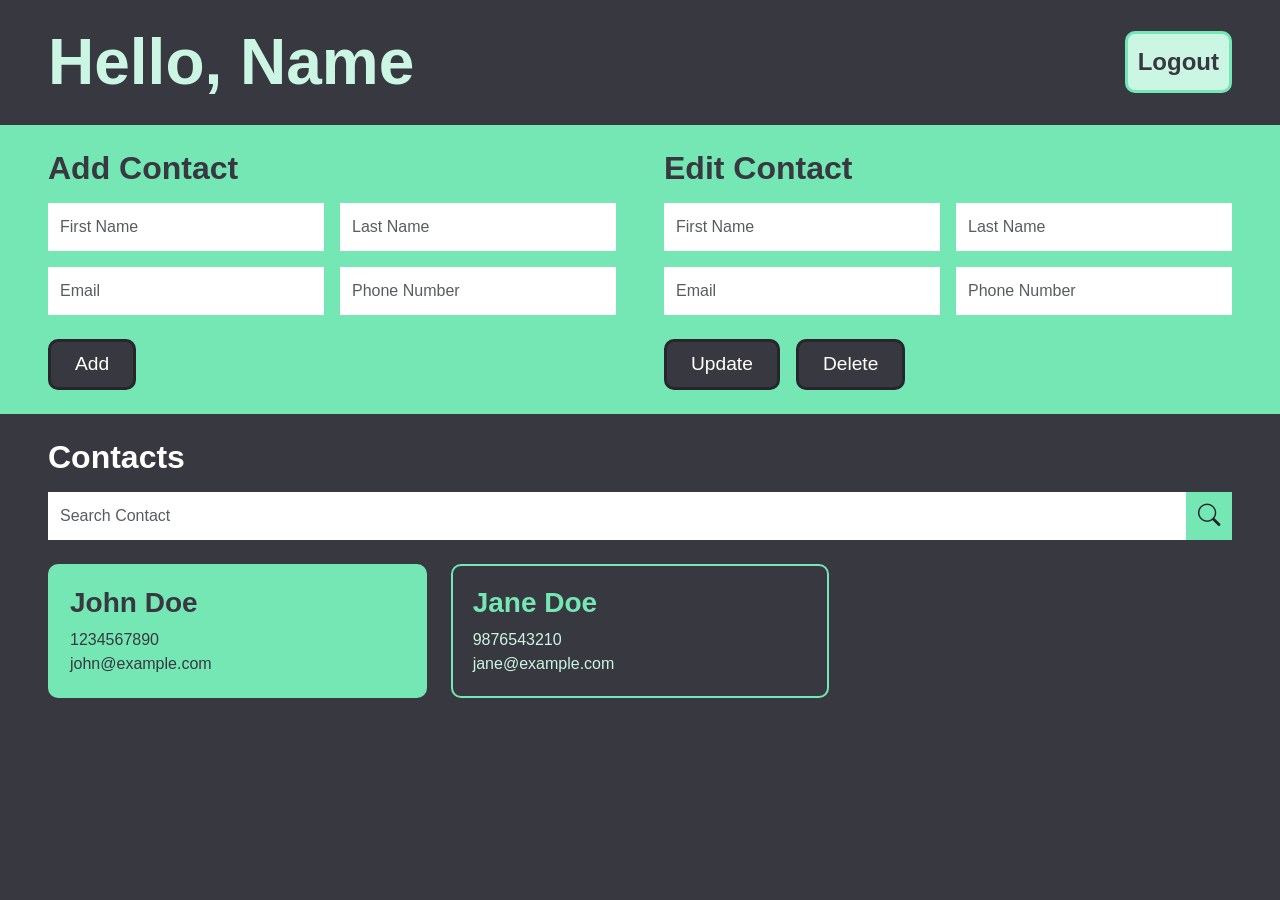
==== contacts.html @ f8d7e155 "Skeleton UI, no functionality" ====
<!DOCTYPE html>
<html lang="en">

<head>

    <!-- Character encoding -->
    <meta charset="UTF-8">

    <!-- Mobile responsiveness -->
    <meta name="viewport" content="width=device-width, initial-scale=1.0">

    <!-- Page title -->
    <title>Contacts</title>

    <!-- Bootstrap CSS -->
    <link href="https://cdn.jsdelivr.net/npm/bootstrap@5.3.7/dist/css/bootstrap.min.css" rel="stylesheet">

    <!-- Bootstrap Icons -->
    <link rel="stylesheet" href="https://cdn.jsdelivr.net/npm/bootstrap-icons@1.13.1/font/bootstrap-icons.min.css">

    <!-- Custom CSS -->
    <link rel="stylesheet" href="css/styles.css">

</head>

<body class="dark-bg">

    <!-- Main page container -->
    <div class="container-fluid p-0">

        <!-- Header section -->
        <div class="px-5 py-4">

            <!-- Top row -->
            <div class="d-flex justify-content-between align-items-center">

                <!-- Welcome title -->
                <h1 class="title-text m-0" id="welcomeText">
                    Hello, Name
                </h1>

                <!-- Logout button -->
                <button
                    class="btn custom-btn"
                    id="logoutButton">
                    Logout
                </button>

            </div>

        </div>

        <!-- Add/edit panel -->
        <div class="green-panel px-5 py-4 mb-4">

            <!-- Row container -->
            <div class="row g-5">

                <!-- Add contact column -->
                <div class="col-lg-6">

                    <!-- Add title -->
                    <h2 class="section-title mb-3">
                        Add Contact
                    </h2>

                    <!-- Form row -->
                    <div class="row g-3">

                        <!-- First name -->
                        <div class="col-md-6">
                            <input
                                type="text"
                                class="form-control custom-input"
                                id="addFirstName"
                                placeholder="First Name">
                        </div>

                        <!-- Last name -->
                        <div class="col-md-6">
                            <input
                                type="text"
                                class="form-control custom-input"
                                id="addLastName"
                                placeholder="Last Name">
                        </div>

                        <!-- Email -->
                        <div class="col-md-6">
                            <input
                                type="email"
                                class="form-control custom-input"
                                id="addEmail"
                                placeholder="Email">
                        </div>

                        <!-- Phone -->
                        <div class="col-md-6">
                            <input
                                type="text"
                                class="form-control custom-input"
                                id="addPhone"
                                placeholder="Phone Number">
                        </div>

                    </div>

                    <!-- Add button -->
                    <button
                        class="btn dark-btn mt-4"
                        id="addButton">
                        Add
                    </button>

                </div>

                <!-- Edit contact column -->
                <div class="col-lg-6">

                    <!-- Edit title -->
                    <h2 class="section-title mb-3">
                        Edit Contact
                    </h2>

                    <!-- Form row -->
                    <div class="row g-3">

                        <!-- First name -->
                        <div class="col-md-6">
                            <input
                                type="text"
                                class="form-control custom-input"
                                id="editFirstName"
                                placeholder="First Name">
                        </div>

                        <!-- Last name -->
                        <div class="col-md-6">
                            <input
                                type="text"
                                class="form-control custom-input"
                                id="editLastName"
                                placeholder="Last Name">
                        </div>

                        <!-- Email -->
                        <div class="col-md-6">
                            <input
                                type="email"
                                class="form-control custom-input"
                                id="editEmail"
                                placeholder="Email">
                        </div>

                        <!-- Phone -->
                        <div class="col-md-6">
                            <input
                                type="text"
                                class="form-control custom-input"
                                id="editPhone"
                                placeholder="Phone Number">
                        </div>

                    </div>

                    <!-- Button row -->
                    <div class="d-flex gap-3 mt-4">

                        <!-- Update button -->
                        <button
                            class="btn dark-btn"
                            id="updateButton">
                            Update
                        </button>

                        <!-- Delete button -->
                        <button
                            class="btn dark-btn"
                            id="deleteButton">
                            Delete
                        </button>

                    </div>

                </div>

            </div>

        </div>

        <!-- Contacts section -->
        <div class="px-5 pb-5">

            <!-- Contacts title -->
            <h2 class="section-title text-white mb-3">
                Contacts
            </h2>

            <!-- Search bar -->
            <div class="input-group mb-4">

                <!-- Search input -->
                <input
                    type="text"
                    class="form-control custom-input"
                    id="searchInput"
                    placeholder="Search Contact">

                <!-- Search button -->
                <button
                    class="btn search-btn"
                    id="searchButton">

                    <!-- Bootstrap search icon -->
                    <i class="bi bi-search"></i>

                </button>

            </div>

            <!-- Contacts grid -->
            <div class="row g-4" id="contactList">

                <!-- Contact card -->
                <div class="col-lg-4">

                    <!-- Selectable contact -->
                    <div
                        class="contact-card selected-contact"
                        onclick="selectContact(this,
                        'John',
                        'Doe',
                        'john@example.com',
                        '1234567890')">

                        <!-- Contact name -->
                        <h3 class="contact-name">
                            John Doe
                        </h3>

                        <!-- Contact phone -->
                        <p class="contact-info">
                            1234567890
                        </p>

                        <!-- Contact email -->
                        <p class="contact-info">
                            john@example.com
                        </p>

                    </div>

                </div>

                <!-- Contact card -->
                <div class="col-lg-4">

                    <!-- Selectable contact -->
                    <div
                        class="contact-card"
                        onclick="selectContact(this,
                        'Jane',
                        'Doe',
                        'jane@example.com',
                        '9876543210')">

                        <!-- Contact name -->
                        <h3 class="contact-name">
                            Jane Doe
                        </h3>

                        <!-- Contact phone -->
                        <p class="contact-info">
                            9876543210
                        </p>

                        <!-- Contact email -->
                        <p class="contact-info">
                            jane@example.com
                        </p>

                    </div>

                </div>

            </div>

        </div>

    </div>

    <!-- Main JavaScript -->
    <script src="js/app.js"></script>

    <!-- Bootstrap JS -->
    <script src="https://cdn.jsdelivr.net/npm/bootstrap@5.3.7/dist/js/bootstrap.bundle.min.js"></script>

</body>

</html>
---- css/styles.css ----
/* Page font */
body {
    font-family: Arial, Helvetica, sans-serif;
}

/* Main background */
.dark-bg {
    background-color: #383841;
    color: white;
}

/* Login content width */
.login-content {
    width: 100%;
    max-width: 600px;
}

/* Main title */
.title-text {
    color: #CBF6E3;
    font-size: 4rem;
    font-weight: bold;
}

/* Section titles */
.section-title {
    font-weight: bold;
}

/* Form labels */
.form-text {
    color: white;
    font-size: 1.5rem;
}

/* Custom inputs */
.custom-input {
    border-radius: 0;
    border: none;
    padding: 12px;
}

/* Main buttons */
.custom-btn {
    background-color: #CBF6E3;
    color: #383841;
    font-weight: bold;
    font-size: 1.5rem;
    border: 3px solid #74E7B5;
    border-radius: 10px;
    padding: 10px;
}

/* Main button hover */
.custom-btn:hover {
    background-color: #CBF6E3;
}

/* Dark buttons */
.dark-btn {
    background-color: #383841;
    color: white;
    border-radius: 10px;
    border: 3px solid #26262C;
    padding: 8px 24px;
    font-size: 1.2rem;
}

/* Dark button hover */
.dark-btn:hover {
    background-color: #383841;
}

/* Add/edit panel */
.green-panel {
    background-color: #74E7B5;
    color: #383841;
    width: 100%;
    border-radius: 0;
}

/* Search button */
.search-btn {
    background-color: #74E7B5;
    border: none;
    font-size: 1.4rem;
    border-radius: 0;
}

/* Contact card */
.contact-card {
    border: 2px solid #74E7B5;
    padding: 20px;
    background-color: #383841;
    cursor: pointer;
    transition: 0.2s;
    border-radius: 10px;
}

/* Contact hover */
.contact-card:hover {
    transform: scale(1.02);
}

/* Selected contact */
.selected-contact {
    background-color: #74E7B5;
}

/* Selected contact text */
.selected-contact .contact-name,
.selected-contact .contact-info {
    color: #383841;
}

/* Contact name */
.contact-name {
    color: #74E7B5;
    font-weight: bold;
}

/* Contact info */
.contact-info {
    margin: 0;
    color: #CBF6E3;
}

/* Error text */
.error-text {
    color: #ff8a8a;
}
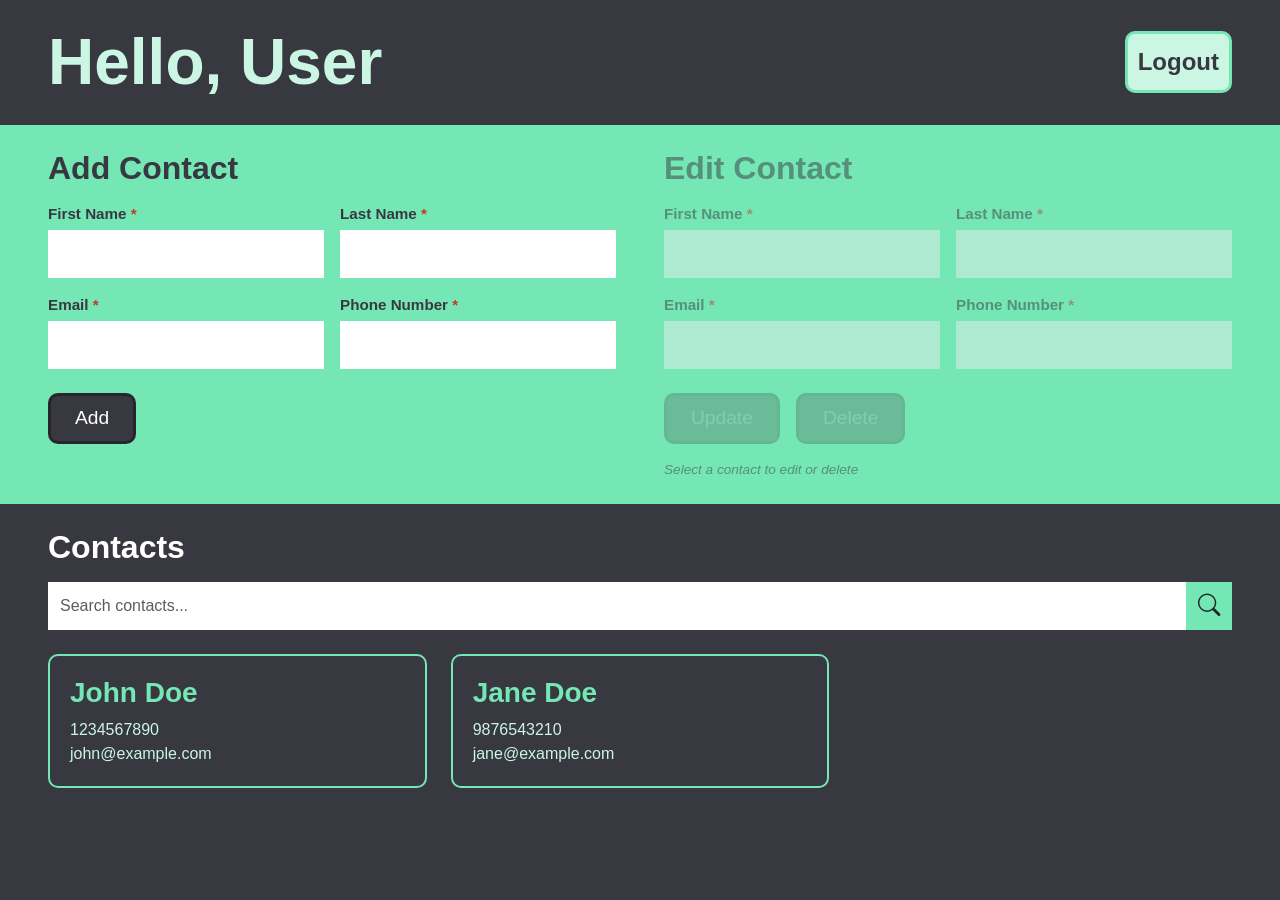
==== commit 31ee81c2: "Polished UI" ====
--- a/contacts.html
+++ b/contacts.html
@@ -34,9 +34,9 @@
             <!-- Top row -->
             <div class="d-flex justify-content-between align-items-center">
 
-                <!-- Welcome title -->
+                <!-- Welcome title (username filled in by app.js) -->
                 <h1 class="title-text m-0" id="welcomeText">
-                    Hello, Name
+                    Hello, ...
                 </h1>
 
                 <!-- Logout button -->
@@ -69,38 +69,38 @@
 
                         <!-- First name -->
                         <div class="col-md-6">
-                            <input
-                                type="text"
-                                class="form-control custom-input"
-                                id="addFirstName"
-                                placeholder="First Name">
+                            <label class="field-label">First Name <span class="required-star">*</span></label>
+                            <input
+                                type="text"
+                                class="form-control custom-input"
+                                id="addFirstName">
                         </div>
 
                         <!-- Last name -->
                         <div class="col-md-6">
-                            <input
-                                type="text"
-                                class="form-control custom-input"
-                                id="addLastName"
-                                placeholder="Last Name">
+                            <label class="field-label">Last Name <span class="required-star">*</span></label>
+                            <input
+                                type="text"
+                                class="form-control custom-input"
+                                id="addLastName">
                         </div>
 
                         <!-- Email -->
                         <div class="col-md-6">
+                            <label class="field-label">Email <span class="required-star">*</span></label>
                             <input
                                 type="email"
                                 class="form-control custom-input"
-                                id="addEmail"
-                                placeholder="Email">
+                                id="addEmail">
                         </div>
 
                         <!-- Phone -->
                         <div class="col-md-6">
-                            <input
-                                type="text"
-                                class="form-control custom-input"
-                                id="addPhone"
-                                placeholder="Phone Number">
+                            <label class="field-label">Phone Number <span class="required-star">*</span></label>
+                            <input
+                                type="text"
+                                class="form-control custom-input"
+                                id="addPhone">
                         </div>
 
                     </div>
@@ -112,10 +112,13 @@
                         Add
                     </button>
 
+                    <!-- Inline validation error for add form -->
+                    <p class="dark-error-text mt-2 mb-0" id="addError"></p>
+
                 </div>
 
-                <!-- Edit contact column -->
-                <div class="col-lg-6">
+                <!-- Edit contact column (disabled until a contact is selected) -->
+                <div class="col-lg-6" id="editSection">
 
                     <!-- Edit title -->
                     <h2 class="section-title mb-3">
@@ -127,38 +130,42 @@
 
                         <!-- First name -->
                         <div class="col-md-6">
+                            <label class="field-label">First Name <span class="required-star">*</span></label>
                             <input
                                 type="text"
                                 class="form-control custom-input"
                                 id="editFirstName"
-                                placeholder="First Name">
+                                disabled>
                         </div>
 
                         <!-- Last name -->
                         <div class="col-md-6">
+                            <label class="field-label">Last Name <span class="required-star">*</span></label>
                             <input
                                 type="text"
                                 class="form-control custom-input"
                                 id="editLastName"
-                                placeholder="Last Name">
+                                disabled>
                         </div>
 
                         <!-- Email -->
                         <div class="col-md-6">
+                            <label class="field-label">Email <span class="required-star">*</span></label>
                             <input
                                 type="email"
                                 class="form-control custom-input"
                                 id="editEmail"
-                                placeholder="Email">
+                                disabled>
                         </div>
 
                         <!-- Phone -->
                         <div class="col-md-6">
+                            <label class="field-label">Phone Number <span class="required-star">*</span></label>
                             <input
                                 type="text"
                                 class="form-control custom-input"
                                 id="editPhone"
-                                placeholder="Phone Number">
+                                disabled>
                         </div>
 
                     </div>
@@ -169,18 +176,28 @@
                         <!-- Update button -->
                         <button
                             class="btn dark-btn"
-                            id="updateButton">
+                            id="updateButton"
+                            disabled>
                             Update
                         </button>
 
                         <!-- Delete button -->
                         <button
                             class="btn dark-btn"
-                            id="deleteButton">
+                            id="deleteButton"
+                            disabled>
                             Delete
                         </button>
 
                     </div>
+
+                    <!-- Inline validation error for edit form -->
+                    <p class="dark-error-text mt-2 mb-0" id="editError"></p>
+
+                    <!-- No-selection hint -->
+                    <p class="edit-hint mt-3" id="editHint">
+                        Select a contact to edit or delete
+                    </p>
 
                 </div>
 
@@ -204,7 +221,7 @@
                     type="text"
                     class="form-control custom-input"
                     id="searchInput"
-                    placeholder="Search Contact">
+                    placeholder="Search contacts...">
 
                 <!-- Search button -->
                 <button
@@ -218,72 +235,8 @@
 
             </div>
 
-            <!-- Contacts grid -->
-            <div class="row g-4" id="contactList">
-
-                <!-- Contact card -->
-                <div class="col-lg-4">
-
-                    <!-- Selectable contact -->
-                    <div
-                        class="contact-card selected-contact"
-                        onclick="selectContact(this,
-                        'John',
-                        'Doe',
-                        'john@example.com',
-                        '1234567890')">
-
-                        <!-- Contact name -->
-                        <h3 class="contact-name">
-                            John Doe
-                        </h3>
-
-                        <!-- Contact phone -->
-                        <p class="contact-info">
-                            1234567890
-                        </p>
-
-                        <!-- Contact email -->
-                        <p class="contact-info">
-                            john@example.com
-                        </p>
-
-                    </div>
-
-                </div>
-
-                <!-- Contact card -->
-                <div class="col-lg-4">
-
-                    <!-- Selectable contact -->
-                    <div
-                        class="contact-card"
-                        onclick="selectContact(this,
-                        'Jane',
-                        'Doe',
-                        'jane@example.com',
-                        '9876543210')">
-
-                        <!-- Contact name -->
-                        <h3 class="contact-name">
-                            Jane Doe
-                        </h3>
-
-                        <!-- Contact phone -->
-                        <p class="contact-info">
-                            9876543210
-                        </p>
-
-                        <!-- Contact email -->
-                        <p class="contact-info">
-                            jane@example.com
-                        </p>
-
-                    </div>
-
-                </div>
-
-            </div>
+            <!-- Contacts grid (populated by app.js) -->
+            <div class="row g-4" id="contactList"></div>
 
         </div>
 
--- a/css/styles.css
+++ b/css/styles.css
@@ -33,6 +33,20 @@
     font-size: 1.5rem;
 }
 
+/* Field labels above inputs */
+.field-label {
+    display: block;
+    font-weight: bold;
+    margin-bottom: 4px;
+    color: #383841;
+    font-size: 0.95rem;
+}
+
+/* Required asterisk */
+.required-star {
+    color: #c0392b;
+}
+
 /* Custom inputs */
 .custom-input {
     border-radius: 0;
@@ -66,9 +80,18 @@
     font-size: 1.2rem;
 }
 
-/* Dark button hover */
-.dark-btn:hover {
+/* Dark button hover (only when enabled) */
+.dark-btn:not(:disabled):hover {
     background-color: #383841;
+}
+
+/* Disabled dark button */
+.dark-btn:disabled {
+    background-color: #555;
+    color: #999;
+    border-color: #444;
+    cursor: not-allowed;
+    opacity: 0.6;
 }
 
 /* Add/edit panel */
@@ -77,6 +100,20 @@
     color: #383841;
     width: 100%;
     border-radius: 0;
+}
+
+/* Greyed-out overlay for disabled edit section */
+#editSection.edit-disabled {
+    opacity: 0.5;
+    pointer-events: none;
+}
+
+/* Hint text shown when no contact is selected */
+.edit-hint {
+    font-size: 0.85rem;
+    color: #383841;
+    font-style: italic;
+    margin: 0;
 }
 
 /* Search button */
@@ -126,6 +163,9 @@
 }
 
 /* Error text */
+.dark-error-text {
+    color: #26262C;
+}
 .error-text {
-    color: #ff8a8a;
+    color: #CBF6E3;
 }
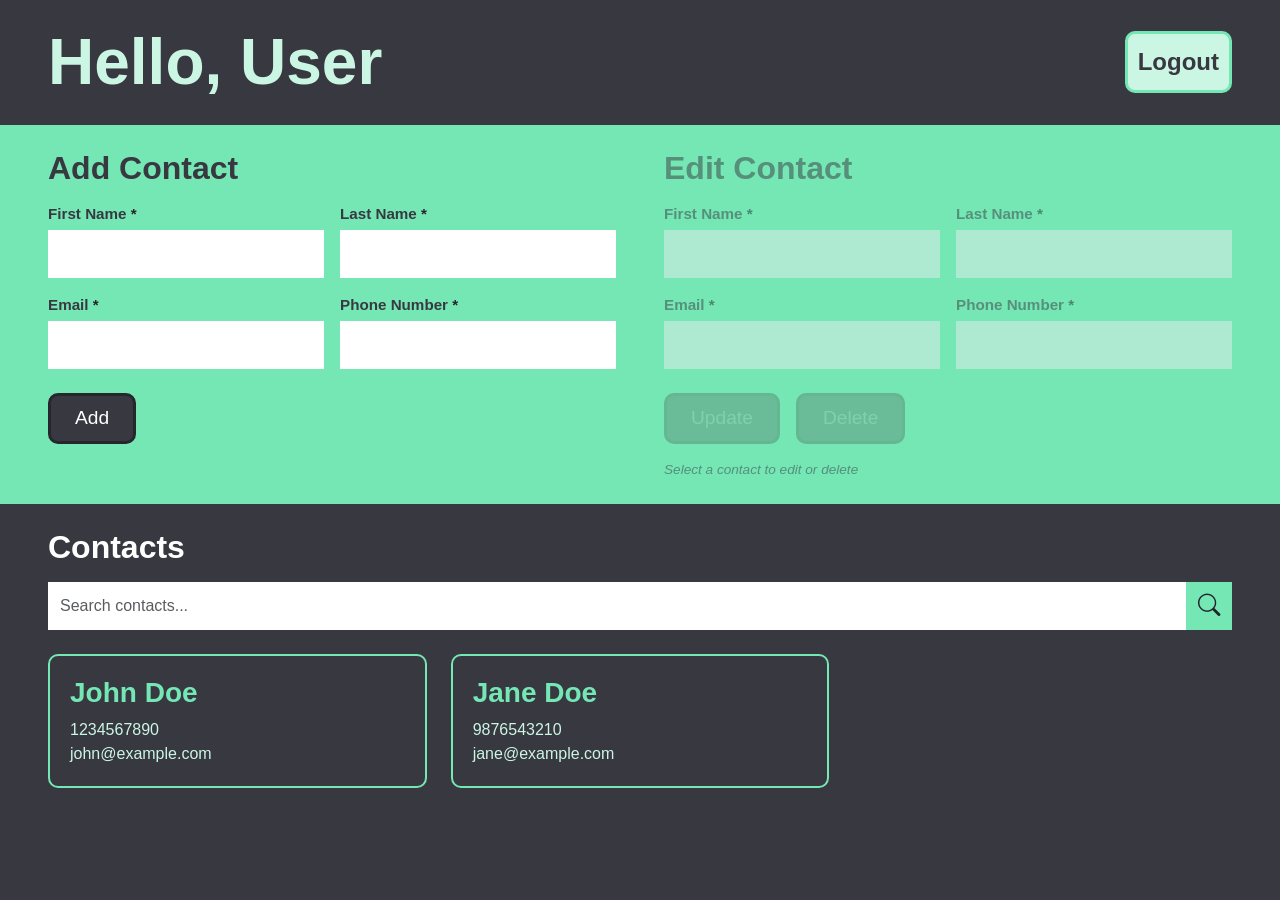
==== commit a62834fb: "Color blind accesibility" ====
--- a/contacts.html
+++ b/contacts.html
@@ -69,7 +69,7 @@
 
                         <!-- First name -->
                         <div class="col-md-6">
-                            <label class="field-label">First Name <span class="required-star">*</span></label>
+                            <label class="field-label">First Name <span class="dark-required-star">*</span></label>
                             <input
                                 type="text"
                                 class="form-control custom-input"
@@ -78,7 +78,7 @@
 
                         <!-- Last name -->
                         <div class="col-md-6">
-                            <label class="field-label">Last Name <span class="required-star">*</span></label>
+                            <label class="field-label">Last Name <span class="dark-required-star">*</span></label>
                             <input
                                 type="text"
                                 class="form-control custom-input"
@@ -87,7 +87,7 @@
 
                         <!-- Email -->
                         <div class="col-md-6">
-                            <label class="field-label">Email <span class="required-star">*</span></label>
+                            <label class="field-label">Email <span class="dark-required-star">*</span></label>
                             <input
                                 type="email"
                                 class="form-control custom-input"
@@ -96,7 +96,7 @@
 
                         <!-- Phone -->
                         <div class="col-md-6">
-                            <label class="field-label">Phone Number <span class="required-star">*</span></label>
+                            <label class="field-label">Phone Number <span class="dark-required-star">*</span></label>
                             <input
                                 type="text"
                                 class="form-control custom-input"
@@ -130,7 +130,7 @@
 
                         <!-- First name -->
                         <div class="col-md-6">
-                            <label class="field-label">First Name <span class="required-star">*</span></label>
+                            <label class="field-label">First Name <span class="dark-required-star">*</span></label>
                             <input
                                 type="text"
                                 class="form-control custom-input"
@@ -140,7 +140,7 @@
 
                         <!-- Last name -->
                         <div class="col-md-6">
-                            <label class="field-label">Last Name <span class="required-star">*</span></label>
+                            <label class="field-label">Last Name <span class="dark-required-star">*</span></label>
                             <input
                                 type="text"
                                 class="form-control custom-input"
@@ -150,7 +150,7 @@
 
                         <!-- Email -->
                         <div class="col-md-6">
-                            <label class="field-label">Email <span class="required-star">*</span></label>
+                            <label class="field-label">Email <span class="dark-required-star">*</span></label>
                             <input
                                 type="email"
                                 class="form-control custom-input"
@@ -160,7 +160,7 @@
 
                         <!-- Phone -->
                         <div class="col-md-6">
-                            <label class="field-label">Phone Number <span class="required-star">*</span></label>
+                            <label class="field-label">Phone Number <span class="dark-required-star">*</span></label>
                             <input
                                 type="text"
                                 class="form-control custom-input"
--- a/css/styles.css
+++ b/css/styles.css
@@ -43,8 +43,11 @@
 }
 
 /* Required asterisk */
+.dark-required-star {
+    color: #26262C;
+}
 .required-star {
-    color: #c0392b;
+    color: #CBF6E3;
 }
 
 /* Custom inputs */
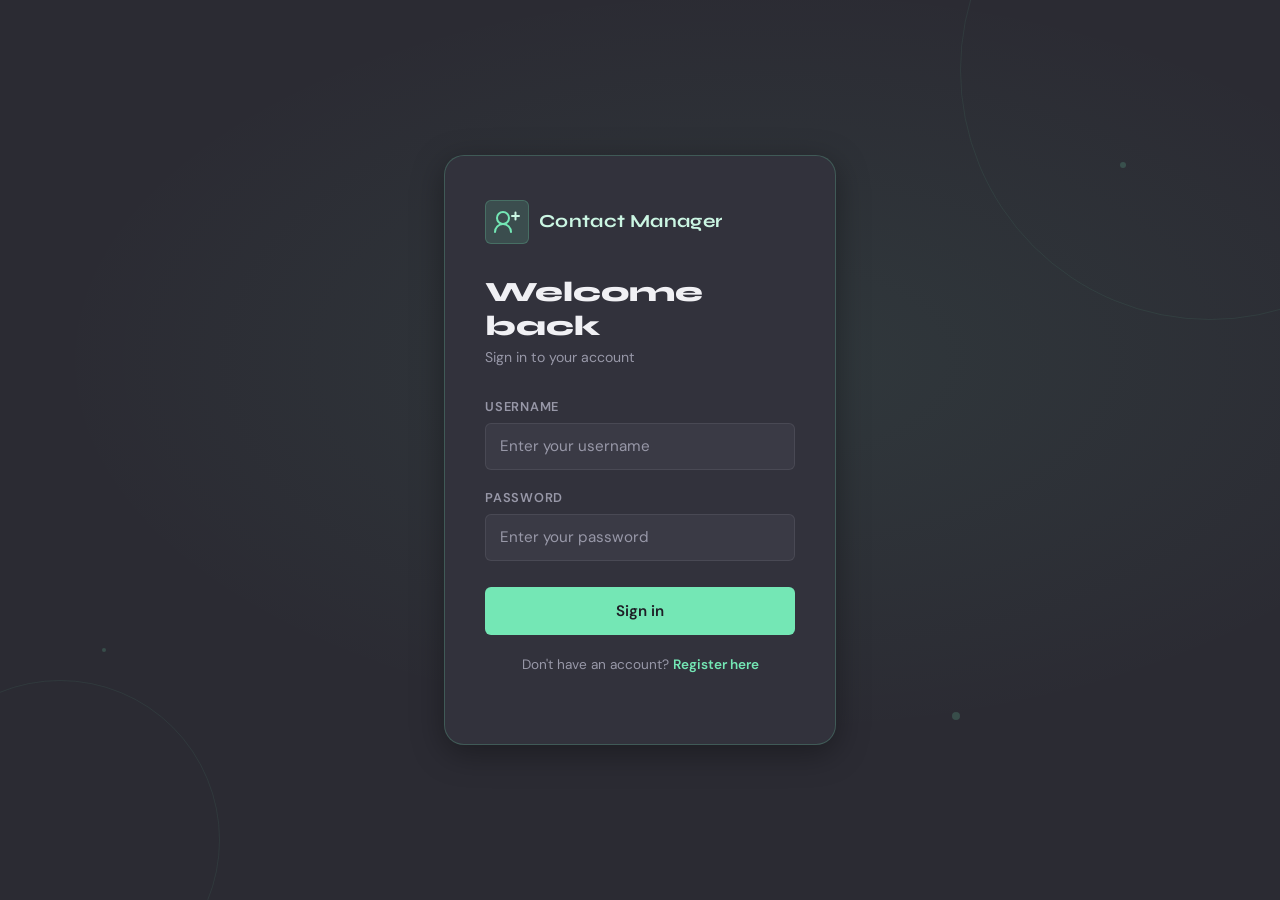
==== commit c7d2fbd8: "Updated UI + Register fix" ====
--- a/contacts.html
+++ b/contacts.html
@@ -2,252 +2,126 @@
 <html lang="en">
 
 <head>
-
-    <!-- Character encoding -->
     <meta charset="UTF-8">
-
-    <!-- Mobile responsiveness -->
     <meta name="viewport" content="width=device-width, initial-scale=1.0">
-
-    <!-- Page title -->
     <title>Contacts</title>
-
-    <!-- Bootstrap CSS -->
     <link href="https://cdn.jsdelivr.net/npm/bootstrap@5.3.7/dist/css/bootstrap.min.css" rel="stylesheet">
-
-    <!-- Bootstrap Icons -->
+    <link href="https://fonts.googleapis.com/css2?family=DM+Sans:wght@300;400;500;600&family=Syne:wght@700;800&display=swap" rel="stylesheet">
     <link rel="stylesheet" href="https://cdn.jsdelivr.net/npm/bootstrap-icons@1.13.1/font/bootstrap-icons.min.css">
-
-    <!-- Custom CSS -->
     <link rel="stylesheet" href="css/styles.css">
-
 </head>
 
 <body class="dark-bg">
 
-    <!-- Main page container -->
     <div class="container-fluid p-0">
 
-        <!-- Header section -->
-        <div class="px-5 py-4">
-
-            <!-- Top row -->
+        <header class="app-header px-5 py-4">
             <div class="d-flex justify-content-between align-items-center">
-
-                <!-- Welcome title (username filled in by app.js) -->
-                <h1 class="title-text m-0" id="welcomeText">
-                    Hello, ...
-                </h1>
-
-                <!-- Logout button -->
-                <button
-                    class="btn custom-btn"
-                    id="logoutButton">
+                <div class="d-flex align-items-center gap-3">
+                    <div class="brand-icon brand-icon-sm">
+                        <svg width="20" height="20" viewBox="0 0 28 28" fill="none">
+                            <circle cx="10" cy="10" r="6" stroke="#74E7B5" stroke-width="2"/>
+                            <path d="M2 24c0-4.418 3.582-8 8-8s8 3.582 8 8" stroke="#74E7B5" stroke-width="2" stroke-linecap="round"/>
+                            <path d="M19 8h7M22.5 4.5v7" stroke="#CBF6E3" stroke-width="2" stroke-linecap="round"/>
+                        </svg>
+                    </div>
+                    <h1 class="welcome-text m-0" id="welcomeText">Hello, ...</h1>
+                </div>
+                <button class="logout-btn" id="logoutButton">
+                    <i class="bi bi-box-arrow-right"></i>
                     Logout
                 </button>
+            </div>
+        </header>
 
-            </div>
-
-        </div>
-
-        <!-- Add/edit panel -->
-        <div class="green-panel px-5 py-4 mb-4">
-
-            <!-- Row container -->
+        <div class="panel-section px-5 py-5 mb-4">
             <div class="row g-5">
 
-                <!-- Add contact column -->
                 <div class="col-lg-6">
-
-                    <!-- Add title -->
-                    <h2 class="section-title mb-3">
-                        Add Contact
-                    </h2>
-
-                    <!-- Form row -->
-                    <div class="row g-3">
-
-                        <!-- First name -->
-                        <div class="col-md-6">
-                            <label class="field-label">First Name <span class="dark-required-star">*</span></label>
-                            <input
-                                type="text"
-                                class="form-control custom-input"
-                                id="addFirstName">
+                    <div class="form-panel">
+                        <h2 class="panel-title">Add Contact</h2>
+                        <div class="row g-3">
+                            <div class="col-md-6">
+                                <label for="addFirstName" class="panel-field-label">First Name <span class="panel-required">*</span></label>
+                                <input type="text" class="panel-input" id="addFirstName" autocomplete="off">
+                            </div>
+                            <div class="col-md-6">
+                                <label for="addLastName" class="panel-field-label">Last Name <span class="panel-required">*</span></label>
+                                <input type="text" class="panel-input" id="addLastName" autocomplete="off">
+                            </div>
+                            <div class="col-md-6">
+                                <label for="addEmail" class="panel-field-label">Email <span class="panel-required">*</span></label>
+                                <input type="email" class="panel-input" id="addEmail" autocomplete="off">
+                            </div>
+                            <div class="col-md-6">
+                                <label for="addPhone" class="panel-field-label">Phone <span class="panel-required">*</span></label>
+                                <input type="text" class="panel-input" id="addPhone" autocomplete="off">
+                            </div>
                         </div>
-
-                        <!-- Last name -->
-                        <div class="col-md-6">
-                            <label class="field-label">Last Name <span class="dark-required-star">*</span></label>
-                            <input
-                                type="text"
-                                class="form-control custom-input"
-                                id="addLastName">
-                        </div>
-
-                        <!-- Email -->
-                        <div class="col-md-6">
-                            <label class="field-label">Email <span class="dark-required-star">*</span></label>
-                            <input
-                                type="email"
-                                class="form-control custom-input"
-                                id="addEmail">
-                        </div>
-
-                        <!-- Phone -->
-                        <div class="col-md-6">
-                            <label class="field-label">Phone Number <span class="dark-required-star">*</span></label>
-                            <input
-                                type="text"
-                                class="form-control custom-input"
-                                id="addPhone">
-                        </div>
-
+                        <button class="panel-btn mt-4" id="addButton">
+                            <i class="bi bi-person-plus"></i> Add Contact
+                        </button>
+                        <p class="panel-error mt-2 mb-0" id="addError" role="alert"></p>
                     </div>
-
-                    <!-- Add button -->
-                    <button
-                        class="btn dark-btn mt-4"
-                        id="addButton">
-                        Add
-                    </button>
-
-                    <!-- Inline validation error for add form -->
-                    <p class="dark-error-text mt-2 mb-0" id="addError"></p>
-
                 </div>
 
-                <!-- Edit contact column (disabled until a contact is selected) -->
-                <div class="col-lg-6" id="editSection">
-
-                    <!-- Edit title -->
-                    <h2 class="section-title mb-3">
-                        Edit Contact
-                    </h2>
-
-                    <!-- Form row -->
-                    <div class="row g-3">
-
-                        <!-- First name -->
-                        <div class="col-md-6">
-                            <label class="field-label">First Name <span class="dark-required-star">*</span></label>
-                            <input
-                                type="text"
-                                class="form-control custom-input"
-                                id="editFirstName"
-                                disabled>
+                <div class="col-lg-6">
+                    <div class="form-panel" id="editSection">
+                        <h2 class="panel-title">Edit Contact</h2>
+                        <div class="row g-3">
+                            <div class="col-md-6">
+                                <label for="editFirstName" class="panel-field-label">First Name <span class="panel-required">*</span></label>
+                                <input type="text" class="panel-input" id="editFirstName" disabled autocomplete="off">
+                            </div>
+                            <div class="col-md-6">
+                                <label for="editLastName" class="panel-field-label">Last Name <span class="panel-required">*</span></label>
+                                <input type="text" class="panel-input" id="editLastName" disabled autocomplete="off">
+                            </div>
+                            <div class="col-md-6">
+                                <label for="editEmail" class="panel-field-label">Email <span class="panel-required">*</span></label>
+                                <input type="email" class="panel-input" id="editEmail" disabled autocomplete="off">
+                            </div>
+                            <div class="col-md-6">
+                                <label for="editPhone" class="panel-field-label">Phone <span class="panel-required">*</span></label>
+                                <input type="text" class="panel-input" id="editPhone" disabled autocomplete="off">
+                            </div>
                         </div>
-
-                        <!-- Last name -->
-                        <div class="col-md-6">
-                            <label class="field-label">Last Name <span class="dark-required-star">*</span></label>
-                            <input
-                                type="text"
-                                class="form-control custom-input"
-                                id="editLastName"
-                                disabled>
+                        <div class="d-flex gap-3 mt-4">
+                            <button class="panel-btn" id="updateButton" disabled>
+                                <i class="bi bi-pencil"></i> Update
+                            </button>
+                            <button class="panel-btn panel-btn-danger" id="deleteButton" disabled>
+                                <i class="bi bi-trash"></i> Delete
+                            </button>
                         </div>
-
-                        <!-- Email -->
-                        <div class="col-md-6">
-                            <label class="field-label">Email <span class="dark-required-star">*</span></label>
-                            <input
-                                type="email"
-                                class="form-control custom-input"
-                                id="editEmail"
-                                disabled>
-                        </div>
-
-                        <!-- Phone -->
-                        <div class="col-md-6">
-                            <label class="field-label">Phone Number <span class="dark-required-star">*</span></label>
-                            <input
-                                type="text"
-                                class="form-control custom-input"
-                                id="editPhone"
-                                disabled>
-                        </div>
-
+                        <p class="panel-error mt-2 mb-0" id="editError" role="alert"></p>
+                        <p class="panel-hint mt-3 mb-0" id="editHint">Select a contact to edit or delete</p>
                     </div>
-
-                    <!-- Button row -->
-                    <div class="d-flex gap-3 mt-4">
-
-                        <!-- Update button -->
-                        <button
-                            class="btn dark-btn"
-                            id="updateButton"
-                            disabled>
-                            Update
-                        </button>
-
-                        <!-- Delete button -->
-                        <button
-                            class="btn dark-btn"
-                            id="deleteButton"
-                            disabled>
-                            Delete
-                        </button>
-
-                    </div>
-
-                    <!-- Inline validation error for edit form -->
-                    <p class="dark-error-text mt-2 mb-0" id="editError"></p>
-
-                    <!-- No-selection hint -->
-                    <p class="edit-hint mt-3" id="editHint">
-                        Select a contact to edit or delete
-                    </p>
-
                 </div>
 
             </div>
-
         </div>
 
-        <!-- Contacts section -->
-        <div class="px-5 pb-5">
+        <section class="px-5 pb-5" aria-label="Contacts list">
 
-            <!-- Contacts title -->
-            <h2 class="section-title text-white mb-3">
-                Contacts
-            </h2>
-
-            <!-- Search bar -->
-            <div class="input-group mb-4">
-
-                <!-- Search input -->
-                <input
-                    type="text"
-                    class="form-control custom-input"
-                    id="searchInput"
-                    placeholder="Search contacts...">
-
-                <!-- Search button -->
-                <button
-                    class="btn search-btn"
-                    id="searchButton">
-
-                    <!-- Bootstrap search icon -->
-                    <i class="bi bi-search"></i>
-
-                </button>
-
+            <div class="contacts-header mb-4">
+                <h2 class="contacts-title">Your Contacts</h2>
+                <div class="search-bar" role="search">
+                    <label for="searchInput" class="visually-hidden">Search contacts</label>
+                    <i class="bi bi-search search-icon" aria-hidden="true"></i>
+                    <input type="text" class="search-input" id="searchInput" placeholder="Search by first name, last name, email, or phone…">
+                    <button class="search-btn" id="searchButton" aria-label="Search">Search</button>
+                </div>
             </div>
 
-            <!-- Contacts grid (populated by app.js) -->
             <div class="row g-4" id="contactList"></div>
 
-        </div>
+        </section>
 
     </div>
 
-    <!-- Main JavaScript -->
     <script src="js/app.js"></script>
-
-    <!-- Bootstrap JS -->
     <script src="https://cdn.jsdelivr.net/npm/bootstrap@5.3.7/dist/js/bootstrap.bundle.min.js"></script>
 
 </body>
-
 </html>
--- a/css/styles.css
+++ b/css/styles.css
@@ -1,174 +1,435 @@
-/* Page font */
+/* ── Tokens ─────────────────────────────────────────────────────────────── */
+:root {
+    --bg:          #2B2B33;
+    --bg-raised:   #32323C;
+    --bg-panel:    #3A3A45;
+    --mint:        #74E7B5;
+    --mint-light:  #CBF6E3;
+    --mint-dim:    rgba(116,231,181,.15);
+    --text:        #F0F0F4;
+    --text-muted:  #9898A8;
+    --text-dark:   #1E1E26;
+    --border:      rgba(116,231,181,.22);
+    --danger:      #FF6B6B;
+    --radius-sm:   6px;
+    --radius-md:   12px;
+    --radius-lg:   20px;
+    --shadow-sm:   0 2px 8px rgba(0,0,0,.25);
+    --shadow-md:   0 8px 32px rgba(0,0,0,.35);
+    --transition:  .18s ease;
+}
+
+/* ── Reset / Base ────────────────────────────────────────────────────────── */
+*, *::before, *::after { box-sizing: border-box; }
+
 body {
-    font-family: Arial, Helvetica, sans-serif;
-}
-
-/* Main background */
-.dark-bg {
-    background-color: #383841;
-    color: white;
-}
-
-/* Login content width */
-.login-content {
+    font-family: 'DM Sans', sans-serif;
+    font-size: 15px;
+    color: var(--text);
+    background-color: var(--bg);
+    margin: 0;
+}
+
+/* ── Auth page ───────────────────────────────────────────────────────────── */
+.auth-page {
+    min-height: 100vh;
+    display: flex;
+    align-items: center;
+    justify-content: center;
+    background: radial-gradient(ellipse 80% 60% at 60% 40%, rgba(116,231,181,.07) 0%, transparent 70%), var(--bg);
+    overflow: hidden;
+}
+
+.auth-wrapper {
+    position: relative;
     width: 100%;
-    max-width: 600px;
-}
-
-/* Main title */
-.title-text {
-    color: #CBF6E3;
-    font-size: 4rem;
-    font-weight: bold;
-}
-
-/* Section titles */
-.section-title {
-    font-weight: bold;
-}
-
-/* Form labels */
-.form-text {
-    color: white;
-    font-size: 1.5rem;
-}
-
-/* Field labels above inputs */
+    max-width: 440px;
+    padding: 24px;
+}
+
+.auth-card {
+    background: var(--bg-raised);
+    border: 1px solid var(--border);
+    border-radius: var(--radius-lg);
+    padding: 44px 40px 36px;
+    box-shadow: var(--shadow-md);
+    position: relative;
+    z-index: 1;
+}
+
+/* brand mark */
+.auth-brand {
+    display: flex;
+    align-items: center;
+    gap: 10px;
+    margin-bottom: 32px;
+}
+.brand-icon {
+    width: 44px; height: 44px;
+    background: var(--mint-dim);
+    border: 1px solid var(--border);
+    border-radius: var(--radius-sm);
+    display: flex; align-items: center; justify-content: center;
+}
+.brand-icon-sm {
+    width: 34px; height: 34px;
+    background: var(--mint-dim);
+    border: 1px solid var(--border);
+    border-radius: var(--radius-sm);
+    display: flex; align-items: center; justify-content: center;
+}
+.brand-name {
+    font-family: 'Syne', sans-serif;
+    font-size: 1.15rem;
+    font-weight: 700;
+    color: var(--mint-light);
+    letter-spacing: .02em;
+}
+
+/* headings */
+.auth-heading {
+    font-family: 'Syne', sans-serif;
+    font-size: 1.75rem;
+    font-weight: 800;
+    color: var(--text);
+    margin: 0 0 4px;
+}
+.auth-subheading {
+    font-size: .88rem;
+    color: var(--text-muted);
+    margin: 0 0 28px;
+}
+
+/* field */
+.field-group { margin-bottom: 18px; }
+.name-row {
+    display: grid;
+    grid-template-columns: 1fr 1fr;
+    gap: 12px;
+}
 .field-label {
     display: block;
-    font-weight: bold;
-    margin-bottom: 4px;
-    color: #383841;
-    font-size: 0.95rem;
-}
-
-/* Required asterisk */
-.dark-required-star {
-    color: #26262C;
-}
-.required-star {
-    color: #CBF6E3;
-}
-
-/* Custom inputs */
-.custom-input {
-    border-radius: 0;
+    font-size: .8rem;
+    font-weight: 600;
+    letter-spacing: .06em;
+    text-transform: uppercase;
+    color: var(--text-muted);
+    margin-bottom: 7px;
+}
+.field-input {
+    width: 100%;
+    background: var(--bg-panel);
+    border: 1px solid rgba(255,255,255,.08);
+    border-radius: var(--radius-sm);
+    color: var(--text);
+    font-family: 'DM Sans', sans-serif;
+    font-size: .95rem;
+    padding: 11px 14px;
+    outline: none;
+    transition: border-color var(--transition), box-shadow var(--transition);
+}
+.field-input::placeholder { color: var(--text-muted); }
+.field-input:focus {
+    border-color: var(--mint);
+    box-shadow: 0 0 0 3px rgba(116,231,181,.15);
+}
+
+/* auth button */
+.auth-btn {
+    width: 100%;
+    background: var(--mint);
+    color: var(--text-dark);
+    font-family: 'DM Sans', sans-serif;
+    font-size: .95rem;
+    font-weight: 600;
     border: none;
-    padding: 12px;
-}
-
-/* Main buttons */
-.custom-btn {
-    background-color: #CBF6E3;
-    color: #383841;
-    font-weight: bold;
-    font-size: 1.5rem;
-    border: 3px solid #74E7B5;
-    border-radius: 10px;
-    padding: 10px;
-}
-
-/* Main button hover */
-.custom-btn:hover {
-    background-color: #CBF6E3;
-}
-
-/* Dark buttons */
-.dark-btn {
-    background-color: #383841;
-    color: white;
-    border-radius: 10px;
-    border: 3px solid #26262C;
-    padding: 8px 24px;
-    font-size: 1.2rem;
-}
-
-/* Dark button hover (only when enabled) */
-.dark-btn:not(:disabled):hover {
-    background-color: #383841;
-}
-
-/* Disabled dark button */
-.dark-btn:disabled {
-    background-color: #555;
-    color: #999;
-    border-color: #444;
+    border-radius: var(--radius-sm);
+    padding: 13px;
+    cursor: pointer;
+    transition: opacity var(--transition), transform var(--transition);
+    margin-top: 8px;
+}
+.auth-btn:hover { opacity: .88; transform: translateY(-1px); }
+.auth-btn:active { transform: translateY(0); opacity: 1; }
+
+/* switch link */
+.auth-switch {
+    text-align: center;
+    font-size: .85rem;
+    color: var(--text-muted);
+    margin: 20px 0 0;
+}
+.auth-switch-link {
+    color: var(--mint);
+    font-weight: 600;
+    text-decoration: none;
+}
+.auth-switch-link:hover { text-decoration: underline; }
+
+/* result/error */
+.auth-result {
+    text-align: center;
+    font-size: .85rem;
+    color: var(--danger);
+    margin: 12px 0 0;
+    min-height: 20px;
+}
+
+/* decorative rings */
+.auth-decoration { position: fixed; inset: 0; pointer-events: none; z-index: 0; }
+.deco-ring {
+    position: absolute;
+    border-radius: 50%;
+    border: 1px solid rgba(116,231,181,.08);
+}
+.deco-ring-1 { width: 500px; height: 500px; top: -180px; right: -180px; }
+.deco-ring-2 { width: 320px; height: 320px; bottom: -100px; left: -100px; }
+.deco-dot {
+    position: absolute;
+    border-radius: 50%;
+    background: var(--mint);
+    opacity: .18;
+}
+.deco-dot-1 { width: 6px; height: 6px; top: 18%; right: 12%; }
+.deco-dot-2 { width: 4px; height: 4px; top: 72%; left: 8%; }
+.deco-dot-3 { width: 8px; height: 8px; bottom: 20%; right: 25%; }
+
+/* ── App header ──────────────────────────────────────────────────────────── */
+.app-header {
+    background: var(--bg-raised);
+    border-bottom: 1px solid var(--border);
+}
+.welcome-text {
+    font-family: 'Syne', sans-serif;
+    font-size: 1.3rem;
+    font-weight: 700;
+    color: var(--mint-light);
+}
+.logout-btn {
+    display: flex; align-items: center; gap: 7px;
+    background: transparent;
+    border: 1px solid var(--border);
+    border-radius: var(--radius-sm);
+    color: var(--text-muted);
+    font-family: 'DM Sans', sans-serif;
+    font-size: .85rem;
+    padding: 8px 16px;
+    cursor: pointer;
+    transition: border-color var(--transition), color var(--transition);
+}
+.logout-btn:hover { border-color: var(--mint); color: var(--mint); }
+
+/* ── Panel section ───────────────────────────────────────────────────────── */
+.panel-section {
+    background: var(--bg-raised);
+    border-bottom: 1px solid var(--border);
+}
+.form-panel {
+    background: var(--bg-panel);
+    border: 1px solid var(--border);
+    border-radius: var(--radius-md);
+    padding: 28px;
+    height: 100%;
+}
+.panel-title {
+    font-family: 'Syne', sans-serif;
+    font-size: 1rem;
+    font-weight: 700;
+    letter-spacing: .04em;
+    text-transform: uppercase;
+    color: var(--mint-light);
+    margin: 0 0 20px;
+}
+.panel-field-label {
+    display: block;
+    font-size: .75rem;
+    font-weight: 600;
+    letter-spacing: .06em;
+    text-transform: uppercase;
+    color: var(--text-muted);
+    margin-bottom: 7px;
+}
+.panel-required { color: var(--mint); }
+.panel-input {
+    width: 100%;
+    background: var(--bg-raised);
+    border: 1px solid rgba(255,255,255,.08);
+    border-radius: var(--radius-sm);
+    color: var(--text);
+    font-family: 'DM Sans', sans-serif;
+    font-size: .9rem;
+    padding: 10px 13px;
+    outline: none;
+    transition: border-color var(--transition), box-shadow var(--transition);
+}
+.panel-input::placeholder { color: var(--text-muted); }
+.panel-input:focus {
+    border-color: var(--mint);
+    box-shadow: 0 0 0 3px rgba(116,231,181,.12);
+}
+.panel-input:disabled {
+    opacity: .45;
     cursor: not-allowed;
-    opacity: 0.6;
-}
-
-/* Add/edit panel */
-.green-panel {
-    background-color: #74E7B5;
-    color: #383841;
+}
+.panel-btn {
+    display: inline-flex; align-items: center; gap: 7px;
+    background: var(--mint);
+    color: var(--text-dark);
+    font-family: 'DM Sans', sans-serif;
+    font-size: .88rem;
+    font-weight: 600;
+    border: none;
+    border-radius: var(--radius-sm);
+    padding: 10px 20px;
+    cursor: pointer;
+    transition: opacity var(--transition), transform var(--transition);
+}
+.panel-btn:hover:not(:disabled) { opacity: .85; transform: translateY(-1px); }
+.panel-btn:disabled {
+    background: var(--bg-raised);
+    color: var(--text-muted);
+    border: 1px solid rgba(255,255,255,.07);
+    cursor: not-allowed;
+    transform: none; opacity: 1;
+}
+.panel-btn-danger {
+    background: transparent;
+    color: var(--danger);
+    border: 1px solid rgba(255,107,107,.3);
+}
+.panel-btn-danger:hover:not(:disabled) {
+    background: rgba(255,107,107,.1);
+    opacity: 1;
+}
+.panel-btn-danger:disabled {
+    background: transparent;
+    color: var(--text-muted);
+    border-color: rgba(255,255,255,.07);
+}
+.panel-error {
+    font-size: .82rem;
+    color: var(--danger);
+    min-height: 18px;
+}
+.panel-hint {
+    font-size: .82rem;
+    color: var(--text-muted);
+    font-style: italic;
+}
+
+/* disabled edit section */
+#editSection.edit-disabled {
+    opacity: .45;
+    pointer-events: none;
+}
+
+/* ── Contacts list ───────────────────────────────────────────────────────── */
+.contacts-header {
+    display: flex;
+    flex-direction: column;
+    align-items: flex-start;
+    gap: 12px;
+}
+.contacts-title {
+    font-family: 'Syne', sans-serif;
+    font-size: 1.1rem;
+    font-weight: 700;
+    color: var(--text);
+    margin: 0;
+}
+
+/* search */
+.search-bar {
+    display: flex;
+    align-items: center;
+    background: var(--bg-raised);
+    border: 1px solid var(--border);
+    border-radius: var(--radius-sm);
+    overflow: hidden;
     width: 100%;
-    border-radius: 0;
-}
-
-/* Greyed-out overlay for disabled edit section */
-#editSection.edit-disabled {
-    opacity: 0.5;
-    pointer-events: none;
-}
-
-/* Hint text shown when no contact is selected */
-.edit-hint {
-    font-size: 0.85rem;
-    color: #383841;
-    font-style: italic;
-    margin: 0;
-}
-
-/* Search button */
+}
+.search-icon {
+    color: var(--text-muted);
+    padding: 0 12px;
+    font-size: 1rem;
+}
+.search-input {
+    flex: 1;
+    background: transparent;
+    border: none;
+    color: var(--text);
+    font-family: 'DM Sans', sans-serif;
+    font-size: .9rem;
+    padding: 10px 4px;
+    outline: none;
+}
+.search-input::placeholder { color: var(--text-muted); }
 .search-btn {
-    background-color: #74E7B5;
+    background: var(--mint);
+    color: var(--text-dark);
+    font-family: 'DM Sans', sans-serif;
+    font-size: .82rem;
+    font-weight: 600;
     border: none;
-    font-size: 1.4rem;
-    border-radius: 0;
-}
-
-/* Contact card */
+    padding: 10px 18px;
+    cursor: pointer;
+    transition: opacity var(--transition);
+}
+.search-btn:hover { opacity: .85; }
+
+/* contact cards */
 .contact-card {
-    border: 2px solid #74E7B5;
-    padding: 20px;
-    background-color: #383841;
+    background: var(--bg-raised);
+    border: 1px solid var(--border);
+    border-radius: var(--radius-md);
+    padding: 22px 24px;
     cursor: pointer;
-    transition: 0.2s;
-    border-radius: 10px;
-}
-
-/* Contact hover */
+    transition: border-color var(--transition), transform var(--transition), box-shadow var(--transition);
+    height: 100%;
+}
 .contact-card:hover {
-    transform: scale(1.02);
-}
-
-/* Selected contact */
-.selected-contact {
-    background-color: #74E7B5;
-}
-
-/* Selected contact text */
-.selected-contact .contact-name,
-.selected-contact .contact-info {
-    color: #383841;
-}
-
-/* Contact name */
+    border-color: var(--mint);
+    transform: translateY(-2px);
+    box-shadow: var(--shadow-sm);
+}
+.contact-card.selected-contact {
+    border-color: var(--mint);
+    background: var(--mint-dim);
+    box-shadow: 0 0 0 3px rgba(116,231,181,.12);
+}
+.contact-avatar {
+    width: 40px; height: 40px;
+    border-radius: 50%;
+    background: var(--mint-dim);
+    border: 1px solid var(--border);
+    display: flex; align-items: center; justify-content: center;
+    font-family: 'Syne', sans-serif;
+    font-size: .85rem;
+    font-weight: 700;
+    color: var(--mint);
+    margin-bottom: 14px;
+    flex-shrink: 0;
+}
 .contact-name {
-    color: #74E7B5;
-    font-weight: bold;
-}
-
-/* Contact info */
+    font-family: 'Syne', sans-serif;
+    font-size: .95rem;
+    font-weight: 700;
+    color: var(--text);
+    margin: 0 0 8px;
+}
 .contact-info {
-    margin: 0;
-    color: #CBF6E3;
-}
-
-/* Error text */
-.dark-error-text {
-    color: #26262C;
-}
-.error-text {
-    color: #CBF6E3;
+    font-size: .82rem;
+    color: var(--text-muted);
+    margin: 0 0 3px;
+    display: flex;
+    align-items: center;
+    gap: 6px;
+}
+.contact-info i { color: var(--mint); font-size: .75rem; }
+
+/* no contacts message */
+.no-contacts {
+    color: var(--text-muted);
+    font-size: .9rem;
+    padding: 16px 0;
 }
